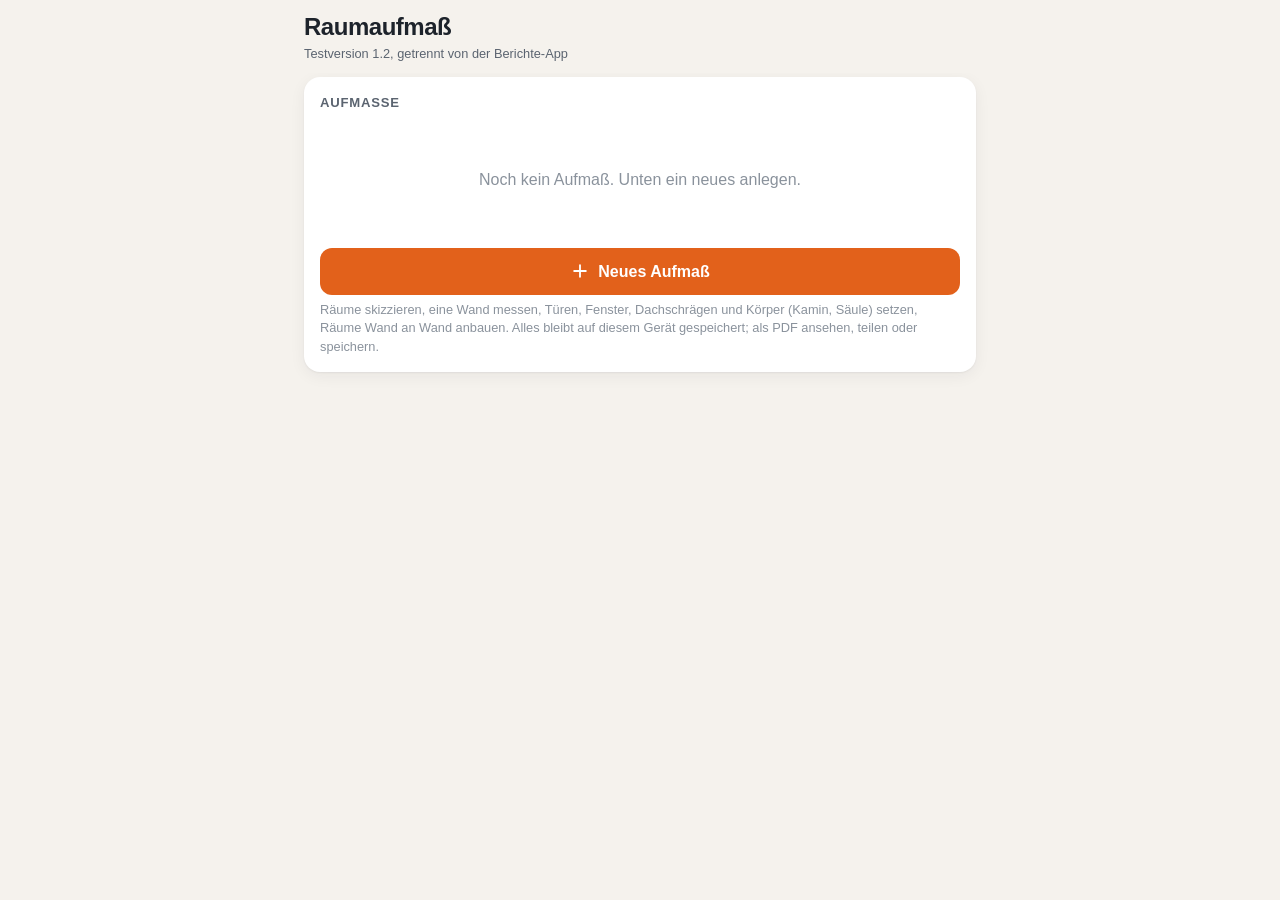
==== raumaufmass/index.html @ 0cdfe963 "1.46.3: Raumaufmaß-App 1.2: PDF-Vorschau, Räume umbenennen, Boden netto - „PDF ansehen“ zeigt das PD" ====
<!doctype html>
<html lang="de">
<head>
  <meta charset="utf-8">
  <meta name="viewport" content="width=device-width, initial-scale=1, maximum-scale=1, user-scalable=no, viewport-fit=cover">
  <title>Raumaufmaß</title>
  <meta name="description" content="Räume skizzieren, messen und als Grundriss mit Flächen ausgeben (Testversion).">
  <meta name="theme-color" content="#f5f2ed" media="(prefers-color-scheme: light)">
  <meta name="theme-color" content="#14171b" media="(prefers-color-scheme: dark)">
  <meta name="apple-mobile-web-app-capable" content="yes">
  <meta name="mobile-web-app-capable" content="yes">
  <meta name="apple-mobile-web-app-title" content="Raumaufmaß">
  <link rel="manifest" href="manifest.webmanifest">
  <link rel="icon" href="icon.svg" type="image/svg+xml">
  <link rel="apple-touch-icon" href="apple-touch-icon.png">
  <link rel="stylesheet" href="app.css">
  <style>
    .ra-app .view { padding-bottom: calc(var(--safe-b) + 40px); }
    .ra-app .toast { bottom: calc(var(--safe-b) + 24px); }
    .ra-app .knoepfe { display: grid; gap: 8px; margin-top: 12px; }
    .ra-app .leer { color: var(--ink-3); text-align: center; padding: 28px 8px; }
    .ra-app .proj { display: flex; gap: 10px; align-items: center; width: 100%; text-align: left; padding: 12px 14px; border: 1px solid var(--line); border-radius: 14px; background: var(--surface-2); color: var(--ink); font: inherit; cursor: pointer; }
    .ra-app .proj span { display: grid; flex: 1; min-width: 0; }
    .ra-app .proj small { color: var(--ink-2); }
    .pdf-view #pdfv-close { background: var(--surface-2); color: var(--ink); border: 1px solid var(--line); }
    .ra-app .ra-name { border: 0; background: none; padding: 0; font: inherit; color: inherit; text-align: left; cursor: pointer; }
    .ra-app .ra-name b svg { width: 14px; height: 14px; vertical-align: -2px; color: var(--ink-3); }
    .ra-app .fa-karte-bild img { object-fit: contain; background: #fff; }
  </style>
  <script>
    ['gesturestart', 'gesturechange', 'gestureend'].forEach(function (n) { document.addEventListener(n, function (e) { e.preventDefault(); }, { passive: false }); });
  </script>
</head>
<body>
  <div id="app" class="app ra-app">
    <header class="appbar" id="appbar"></header>
    <main id="view" class="view" tabindex="-1"></main>
  </div>
  <div id="toast" class="toast" role="status" aria-live="polite"></div>
  <script type="module" src="ra-app.js"></script>
</body>
</html>
---- raumaufmass/app.css ----
:root {
  --bg: #f5f2ed;
  --surface: #ffffff;
  --surface-2: #faf8f5;
  --ink: #1d232b;
  --ink-2: #5b6470;
  --ink-3: #8a929c;
  --line: #e6e1d9;
  --accent: #e2611b;
  --accent-ink: #ffffff;
  --accent-soft: #fdeee4;
  --ok: #2f8a57;
  --ok-soft: #e4f3ea;
  --warn: #b7791f;
  --warn-soft: #fbf1dc;
  --danger: #c2372d;
  --danger-soft: #fbe7e5;
  --shadow: 0 1px 2px rgba(29, 35, 43, .06), 0 4px 16px rgba(29, 35, 43, .06);
  --radius: 16px;
  --tabbar-h: 64px;
  --safe-b: env(safe-area-inset-bottom, 0px);
  --safe-t: env(safe-area-inset-top, 0px);
  color-scheme: light dark;
}

@media (prefers-color-scheme: dark) {
  :root:not([data-theme="hell"]) {
    --bg: #14171b;
    --surface: #1d2127;
    --surface-2: #232830;
    --ink: #eef0f2;
    --ink-2: #aab1ba;
    --ink-3: #7c848e;
    --line: #2e343c;
    --accent: #f07a35;
    --accent-ink: #1a0d05;
    --accent-soft: #3a2518;
    --ok: #5cc48a;
    --ok-soft: #1b3326;
    --warn: #e0a84a;
    --warn-soft: #3a2f1a;
    --danger: #ef6b61;
    --danger-soft: #3d1f1d;
    --shadow: 0 1px 2px rgba(0, 0, 0, .3), 0 4px 16px rgba(0, 0, 0, .25);
  }
}
/* Ansicht in den Einstellungen fest gewählt */
:root[data-theme="dunkel"] {
  --bg: #14171b;
  --surface: #1d2127;
  --surface-2: #232830;
  --ink: #eef0f2;
  --ink-2: #aab1ba;
  --ink-3: #7c848e;
  --line: #2e343c;
  --accent: #f07a35;
  --accent-ink: #1a0d05;
  --accent-soft: #3a2518;
  --ok: #5cc48a;
  --ok-soft: #1b3326;
  --warn: #e0a84a;
  --warn-soft: #3a2f1a;
  --danger: #ef6b61;
  --danger-soft: #3d1f1d;
  --shadow: 0 1px 2px rgba(0, 0, 0, .3), 0 4px 16px rgba(0, 0, 0, .25);
  color-scheme: dark;
}
:root[data-theme="hell"] { color-scheme: light; }

* { box-sizing: border-box; }
html, body { margin: 0; height: 100%; overflow-x: clip; }
/* Die App selbst lässt sich nicht zoomen und nicht seitlich schieben, nur hoch und runter
   (Fotos, Pläne, PDFs und breite Tabellen haben eigene Bereiche, siehe dort) */
html { touch-action: pan-y; }
body {
  background: var(--bg);
  color: var(--ink);
  font: 16px/1.45 -apple-system, BlinkMacSystemFont, "Segoe UI", Roboto, "Helvetica Neue", Arial, sans-serif;
  -webkit-font-smoothing: antialiased;
  -webkit-tap-highlight-color: transparent;
  overscroll-behavior: none;
}
button, input, textarea, select { font: inherit; color: inherit; }
a { color: inherit; }

.app { max-width: 720px; margin: 0 auto; min-height: 100%; overflow-x: clip; }

/* Kopfzeile */
.appbar {
  position: sticky; top: 0; z-index: 10;
  display: flex; align-items: center; gap: 8px;
  padding: calc(var(--safe-t) + 10px) 16px 10px;
  background: color-mix(in srgb, var(--bg) 96%, transparent);
  backdrop-filter: saturate(1.4) blur(12px);
  -webkit-backdrop-filter: saturate(1.4) blur(12px);
}
.appbar h1 { flex: 1; margin: 0; font-size: 1.5rem; font-weight: 750; letter-spacing: -.02em; }
.appbar h1.small { font-size: 1.1rem; font-weight: 650; }
.appbar .sub { display: block; font-size: .8rem; font-weight: 500; color: var(--ink-2); letter-spacing: 0; }

.icon-btn {
  display: inline-grid; place-items: center;
  width: 42px; height: 42px; border-radius: 12px;
  border: 0; background: transparent; cursor: pointer; position: relative;
  color: var(--ink);
}
.icon-btn:active { background: var(--line); }
.icon-btn svg { width: 24px; height: 24px; }
.icon-btn .badge {
  position: absolute; top: 4px; right: 3px;
  min-width: 18px; height: 18px; padding: 0 5px; border-radius: 9px;
  background: var(--accent); color: var(--accent-ink);
  font-size: .7rem; font-weight: 700; line-height: 18px; text-align: center;
}
.spin svg { animation: spin 1s linear infinite; }
@keyframes spin { to { transform: rotate(360deg); } }

.view { padding: 4px 16px calc(var(--tabbar-h) + var(--safe-b) + 28px); outline: none; }

/* Untere Leiste */
.tabbar {
  position: fixed; left: 0; right: 0; bottom: 0; z-index: 20;
  display: flex; justify-content: space-around; align-items: center;
  height: calc(var(--tabbar-h) + var(--safe-b)); padding-bottom: var(--safe-b);
  background: color-mix(in srgb, var(--surface) 92%, transparent);
  backdrop-filter: blur(14px); -webkit-backdrop-filter: blur(14px);
  border-top: 1px solid var(--line);
}
.tabbar a {
  flex: 1; display: flex; flex-direction: column; align-items: center; gap: 2px;
  text-decoration: none; color: var(--ink-3); font-size: .72rem; font-weight: 600;
}
.tabbar a svg { width: 24px; height: 24px; }
.tabbar a.active { color: var(--accent); }
.tabbar .tab-new {
  flex: 0 0 auto; width: 58px; height: 58px; margin-top: -26px; border-radius: 20px;
  background: var(--accent); color: var(--accent-ink);
  display: grid; place-items: center;
  box-shadow: 0 6px 18px color-mix(in srgb, var(--accent) 45%, transparent);
}
.tabbar .tab-new svg { width: 28px; height: 28px; }
.tabbar .tab-new:active { transform: scale(.96); }
body.editing .tabbar { display: none; }
body.editing .fab { display: none; }
body.editing .view { padding-bottom: calc(110px + var(--safe-b)); }

/* Übersicht */
.stats {
  display: grid; grid-template-columns: repeat(3, 1fr); gap: 8px; margin: 6px 0 14px;
}
.stat {
  background: var(--surface); border-radius: 14px; padding: 12px; box-shadow: var(--shadow);
}
.stat b { display: block; font-size: 1.35rem; font-weight: 750; letter-spacing: -.02em; }
.stat span { font-size: .75rem; color: var(--ink-2); font-weight: 550; }
.stat.attention b { color: var(--accent); }

.search {
  display: flex; align-items: center; gap: 8px;
  background: var(--surface); border-radius: 12px; padding: 0 12px; margin-bottom: 8px;
  border: 1px solid var(--line);
}
.search svg { width: 18px; height: 18px; color: var(--ink-3); flex: none; }
.search input { flex: 1; border: 0; background: transparent; padding: 11px 0; outline: none; min-width: 0; }

.month { margin: 20px 4px 8px; font-size: .8rem; font-weight: 700; color: var(--ink-2); text-transform: uppercase; letter-spacing: .06em; display: flex; justify-content: space-between; }

.card-list { display: grid; grid-template-columns: minmax(0, 1fr); gap: 8px; }
.rcard {
  display: flex; gap: 14px; align-items: center;
  background: var(--surface); border-radius: var(--radius); padding: 12px 14px;
  box-shadow: var(--shadow); text-decoration: none; color: inherit;
}
.rcard:active { transform: scale(.99); }
.rcard .date {
  flex: none; width: 52px; text-align: center; padding: 6px 0; border-radius: 12px;
  background: var(--accent-soft); color: var(--accent);
}
.rcard .date b { display: block; font-size: 1.35rem; line-height: 1.1; font-weight: 780; }
.rcard .date span { font-size: .7rem; font-weight: 700; text-transform: uppercase; }
.rcard .body { flex: 1; min-width: 0; }
.rcard .title { font-weight: 650; white-space: nowrap; overflow: hidden; text-overflow: ellipsis; }
.rcard .title.muted { color: var(--ink-3); font-style: italic; font-weight: 500; }
.rcard .preview { font-size: .87rem; color: var(--ink-2); white-space: nowrap; overflow: hidden; text-overflow: ellipsis; }
.rcard .meta { display: flex; flex-wrap: wrap; gap: 4px 10px; align-items: center; margin-top: 3px; font-size: .78rem; color: var(--ink-3); font-weight: 600; }
.rcard .meta svg { width: 14px; height: 14px; vertical-align: -2px; }
.rcard .hours { flex: none; text-align: right; font-weight: 700; font-variant-numeric: tabular-nums; }

.pill {
  display: inline-flex; align-items: center; gap: 5px;
  font-size: .72rem; font-weight: 700; padding: 3px 8px; border-radius: 999px;
}
.pill::before { content: ""; width: 6px; height: 6px; border-radius: 50%; background: currentColor; }
.pill.ok { color: var(--ok); background: var(--ok-soft); }
.pill.pending { color: var(--warn); background: var(--warn-soft); }
.pill.error { color: var(--danger); background: var(--danger-soft); }
.pill.local { color: var(--ink-2); background: var(--surface-2); }

.empty { text-align: center; padding: 48px 24px; color: var(--ink-2); }
.empty svg { width: 120px; height: 120px; margin-bottom: 12px; }
.empty h2 { color: var(--ink); margin: 0 0 6px; font-size: 1.2rem; }
.empty p { margin: 0 0 20px; }

/* Formular */
.section {
  background: var(--surface); border-radius: var(--radius); padding: 16px;
  box-shadow: var(--shadow); margin-bottom: 12px;
}
.section > h2 {
  display: flex; align-items: center; gap: 8px;
  margin: 0 0 12px; font-size: .82rem; font-weight: 750; color: var(--ink-2);
  text-transform: uppercase; letter-spacing: .06em;
}
.section > h2 .h-right { margin-left: auto; text-transform: none; letter-spacing: 0; }
.field { display: block; margin-bottom: 12px; }
.field:last-child { margin-bottom: 0; }
.field > span { display: block; font-size: .82rem; font-weight: 650; color: var(--ink-2); margin-bottom: 5px; }
.field input, .field textarea, .field select {
  width: 100%; border: 1px solid var(--line); background: var(--surface-2);
  border-radius: 12px; padding: 11px 12px; outline: none;
  transition: border-color .15s, box-shadow .15s;
  -webkit-appearance: none; appearance: none;
}
.field input:focus, .field textarea:focus {
  border-color: var(--accent);
  box-shadow: 0 0 0 3px color-mix(in srgb, var(--accent) 22%, transparent);
  background: var(--surface);
}
.field textarea { min-height: 96px; resize: none; line-height: 1.5; }
.field input[type="date"], .field input[type="time"] { min-height: 46px; }
input[type="date"], input[type="time"], input[type="month"] { display: block; min-width: 0; max-width: 100%; }
/* iPhone: Datumsfelder sonst breiter als der Bildschirm und mittig */
input::-webkit-date-and-time-value { text-align: left; }
.row { display: grid; gap: 10px; grid-template-columns: minmax(0, 1fr) minmax(0, 1fr); }
.row.three { grid-template-columns: minmax(0, 1fr) minmax(0, 1fr) minmax(0, .7fr); }
.row .field > span { white-space: nowrap; overflow: hidden; text-overflow: ellipsis; }
.field input { min-width: 0; }
.hint { font-size: .8rem; color: var(--ink-3); margin: 6px 0 0; }

.hours-total {
  display: flex; justify-content: space-between; align-items: center;
  margin-top: 12px; padding: 10px 12px; border-radius: 12px;
  background: var(--accent-soft); color: var(--accent); font-weight: 650;
}
.hours-total b { font-size: 1.15rem; font-variant-numeric: tabular-nums; }

.chips { display: flex; flex-wrap: wrap; gap: 8px; }
.chip {
  border: 1px solid var(--line); background: var(--surface-2);
  padding: 8px 12px; border-radius: 999px; cursor: pointer; font-size: .9rem; font-weight: 600;
}
.chip[aria-pressed="true"] { background: var(--accent); border-color: var(--accent); color: var(--accent-ink); }

.attach-actions { display: grid; grid-template-columns: 1fr 1fr; gap: 10px; }
.btn {
  display: inline-flex; align-items: center; justify-content: center; gap: 8px;
  border: 0; border-radius: 12px; padding: 12px 16px; cursor: pointer;
  font-weight: 700; text-decoration: none; min-height: 46px;
}
.btn svg { width: 20px; height: 20px; flex: none; }
.btn:active { transform: scale(.98); }
.btn.primary { background: var(--accent); color: var(--accent-ink); }
.btn.soft { background: var(--accent-soft); color: var(--accent); }
.btn.ghost { background: var(--surface-2); color: var(--ink); border: 1px solid var(--line); }
.btn.danger { background: var(--danger-soft); color: var(--danger); }
.btn.block { width: 100%; }
.btn[disabled] { opacity: .5; pointer-events: none; }
.file-input { position: absolute; width: 1px; height: 1px; opacity: 0; pointer-events: none; }

.thumbs { display: grid; grid-template-columns: repeat(auto-fill, minmax(104px, 1fr)); gap: 10px 8px; margin-top: 12px; align-items: start; }
.thumbs:empty { display: none; }
.thumb {
  position: relative; aspect-ratio: 1; border-radius: 12px; overflow: hidden;
  background: var(--surface-2); border: 1px solid var(--line);
}
.thumb button.open { all: unset; display: block; width: 100%; height: 100%; cursor: pointer; }
.thumb img { width: 100%; height: 100%; object-fit: cover; display: block; }
.thumb .doc { height: 100%; display: flex; flex-direction: column; align-items: center; justify-content: center; gap: 4px; padding: 8px; text-align: center; }
.thumb .doc svg { width: 30px; height: 30px; color: var(--accent); }
.thumb .doc span { font-size: .7rem; font-weight: 600; color: var(--ink-2); word-break: break-all; line-height: 1.2; max-height: 2.4em; overflow: hidden; }
.thumb .doc.defekt svg, .thumb .doc.defekt span { color: var(--danger); }
.thumb .doc.defekt span { word-break: normal; max-height: none; }
.thumb .remove {
  position: absolute; top: 4px; right: 4px; width: 28px; height: 28px; border-radius: 50%;
  border: 0; background: rgba(0, 0, 0, .55); color: #fff; display: grid; place-items: center; cursor: pointer;
}
.thumb .remove svg { width: 14px; height: 14px; }
.thumb .size { position: absolute; left: 4px; bottom: 4px; font-size: .65rem; font-weight: 700; color: #fff; background: rgba(0, 0, 0, .5); padding: 1px 6px; border-radius: 6px; }

/* Speicherleiste im Bericht */
.savebar {
  position: fixed; left: 0; right: 0; bottom: 0; z-index: 20;
  padding: 10px 16px calc(10px + var(--safe-b));
  background: color-mix(in srgb, var(--surface) 94%, transparent);
  backdrop-filter: blur(14px); -webkit-backdrop-filter: blur(14px);
  border-top: 1px solid var(--line);
}
.savebar, .tabbar { transform: translateY(calc(-1 * var(--vv-unten, 0px))); }
.tastatur-offen .savebar, .tastatur-offen .tabbar { visibility: hidden; }
.savebar-inner { max-width: 688px; margin: 0 auto; display: flex; align-items: center; gap: 12px; }
.savebar .state { flex: 1; min-width: 0; font-size: .82rem; color: var(--ink-2); line-height: 1.3; }
.savebar .state b { display: block; color: var(--ink); font-size: .9rem; }
.savebar .state .err { color: var(--danger); }

/* Einstellungen */
.toggle { display: flex; align-items: center; justify-content: space-between; gap: 12px; padding: 4px 0; }
.toggle span b { display: block; font-weight: 650; }
.toggle span small { color: var(--ink-3); font-size: .8rem; }
.switch { position: relative; width: 50px; height: 30px; flex: none; }
.switch input { opacity: 0; width: 0; height: 0; }
.switch i { position: absolute; inset: 0; background: var(--line); border-radius: 999px; transition: background .2s; cursor: pointer; }
.switch i::after { content: ""; position: absolute; left: 3px; top: 3px; width: 24px; height: 24px; border-radius: 50%; background: #fff; box-shadow: 0 1px 3px rgba(0, 0, 0, .25); transition: transform .2s; }
.switch input:checked + i { background: var(--ok); }
.switch input:checked + i::after { transform: translateX(20px); }
.steps { margin: 0; padding-left: 20px; color: var(--ink-2); font-size: .9rem; }
.steps li { margin-bottom: 6px; }
.steps code { background: var(--surface-2); padding: 1px 5px; border-radius: 5px; font-size: .85em; }
.meter { height: 8px; border-radius: 4px; background: var(--surface-2); overflow: hidden; margin: 8px 0 4px; }
.meter i { display: block; height: 100%; background: var(--accent); border-radius: 4px; }
.kv { display: flex; justify-content: space-between; font-size: .9rem; padding: 4px 0; color: var(--ink-2); }
.kv b { color: var(--ink); font-weight: 650; }
.banner {
  display: flex; gap: 10px; align-items: flex-start; padding: 12px 14px; border-radius: 14px; margin-bottom: 12px;
  background: var(--warn-soft); color: var(--ink); font-size: .9rem;
}
.banner a { color: var(--accent); font-weight: 700; }
.banner svg { width: 20px; height: 20px; flex: none; color: var(--warn); margin-top: 1px; }

/* Menü, Toast, Lightbox */
.menu {
  position: absolute; right: 12px; top: calc(var(--safe-t) + 56px); z-index: 30; min-width: 220px;
  background: var(--surface); border-radius: 14px; box-shadow: 0 8px 30px rgba(0, 0, 0, .18);
  padding: 6px; border: 1px solid var(--line);
}
.menu button { display: flex; width: 100%; align-items: center; gap: 10px; border: 0; background: none; padding: 11px 12px; border-radius: 10px; cursor: pointer; text-align: left; font-weight: 600; }
.menu button:active { background: var(--surface-2); }
.menu button svg { width: 20px; height: 20px; }
.menu button.danger { color: var(--danger); }

.toast {
  position: fixed; left: 50%; bottom: calc(var(--tabbar-h) + var(--safe-b) + 84px); z-index: 50;
  transform: translate(-50%, 20px); opacity: 0; pointer-events: none;
  background: var(--ink); color: var(--bg); padding: 11px 16px; border-radius: 12px;
  font-weight: 600; font-size: .9rem; max-width: calc(100% - 32px); box-shadow: 0 8px 24px rgba(0, 0, 0, .2);
  transition: opacity .2s, transform .2s;
}
.toast.show { opacity: 1; transform: translate(-50%, 0); }
body.editing .toast { bottom: calc(96px + var(--safe-b)); }

.lightbox {
  position: fixed; inset: 0; z-index: 60; background: rgba(0, 0, 0, .92);
  display: flex; align-items: center; justify-content: center; padding: 16px;
}
.lightbox[hidden] { display: none; }
.lightbox img { max-width: 100%; max-height: 100%; object-fit: contain; border-radius: 6px; }
.lightbox button { position: absolute; top: calc(var(--safe-t) + 12px); right: 12px; color: #fff; background: rgba(255, 255, 255, .15); }

@media (min-width: 560px) {
  .view { padding-left: 24px; padding-right: 24px; }
  .appbar { padding-left: 24px; padding-right: 24px; }
}

/* Neuer-Bericht-Knopf */
.fab {
  position: fixed; z-index: 15; right: max(16px, calc(50% - 344px));
  bottom: calc(var(--tabbar-h) + var(--safe-b) + 16px);
  display: inline-flex; align-items: center; gap: 8px; padding: 0 20px 0 16px; height: 56px; border-radius: 18px;
  background: var(--accent); color: var(--accent-ink); text-decoration: none; font-weight: 750;
  box-shadow: 0 6px 18px color-mix(in srgb, var(--accent) 45%, transparent);
}
.fab svg { width: 24px; height: 24px; }
.fab:active { transform: scale(.97); }
.view { padding-bottom: calc(var(--tabbar-h) + var(--safe-b) + 96px); }

/* Baustelle im Bericht */
.site-pick {
  width: 100%; display: flex; align-items: center; gap: 12px; text-align: left; cursor: pointer;
  border: 1px solid var(--line); background: var(--surface-2); border-radius: 12px; padding: 11px 12px; min-height: 56px;
}
.site-pick > svg, .pick > svg, .scard .sicon svg { width: 22px; height: 22px; color: var(--accent); flex: none; }
.site-pick span, .pick span { flex: 1; min-width: 0; }
.site-pick b, .pick b { display: block; font-weight: 650; white-space: nowrap; overflow: hidden; text-overflow: ellipsis; }
.site-pick b.muted { color: var(--ink-2); }
.site-pick small, .pick small { display: block; color: var(--ink-3); font-size: .82rem; white-space: nowrap; overflow: hidden; text-overflow: ellipsis; }
.site-pick em { font-style: normal; font-size: .82rem; font-weight: 700; color: var(--accent); }

/* Baustellen-Liste */
.scard {
  display: flex; gap: 14px; align-items: center; background: var(--surface); border-radius: var(--radius);
  padding: 12px 14px; box-shadow: var(--shadow); text-decoration: none; color: inherit;
}
.scard.archived { opacity: .6; }
.scard .sicon { width: 44px; height: 44px; border-radius: 12px; background: var(--accent-soft); display: grid; place-items: center; flex: none; }
.scard .body { flex: 1; min-width: 0; }
.scard .title { font-weight: 650; white-space: nowrap; overflow: hidden; text-overflow: ellipsis; }
.scard .preview { font-size: .87rem; color: var(--ink-2); white-space: nowrap; overflow: hidden; text-overflow: ellipsis; }
.scard .meta { font-size: .78rem; color: var(--ink-3); font-weight: 600; margin-top: 2px; }
.scard > svg { width: 18px; height: 18px; color: var(--ink-3); flex: none; }

/* Auswahl-Blatt */
.sheet-backdrop {
  position: fixed; inset: 0; z-index: 40; background: rgba(0, 0, 0, 0); transition: background .2s;
  display: flex; align-items: flex-end; justify-content: center;
}
.sheet-backdrop.open { background: rgba(0, 0, 0, .45); }
.sheet {
  width: 100%; max-width: 720px; max-height: 88vh; overflow-y: auto; -webkit-overflow-scrolling: touch;
  background: var(--bg); border-radius: 22px 22px 0 0; padding: 8px 16px calc(20px + var(--safe-b));
  transform: translateY(100%); transition: transform .22s ease-out;
}
.sheet-backdrop.open .sheet { transform: none; }
.sheet-grip { width: 40px; height: 5px; border-radius: 3px; background: var(--line); margin: 4px auto 10px; }
.sheet h2 { margin: 0 0 12px; font-size: 1.2rem; }
.sheet .section { box-shadow: none; border: 1px solid var(--line); }
.pick-list { display: grid; gap: 8px; }
.pick {
  display: flex; align-items: center; gap: 12px; width: 100%; text-align: left; cursor: pointer;
  background: var(--surface); border: 1px solid var(--line); border-radius: 14px; padding: 12px 14px; min-height: 58px;
}
.pick.current { border-color: var(--accent); box-shadow: 0 0 0 2px color-mix(in srgb, var(--accent) 25%, transparent); }
.pick[hidden] { display: none; }

/* Speichern / Abbrechen */
.savebar-inner .btn { flex: 1; }
.savebar-inner .btn.primary { flex: 1.6; }
#delete-btn { margin-top: 4px; }
.sync-line { display: flex; align-items: center; gap: 8px; flex-wrap: wrap; margin: 2px 2px 10px; font-size: .82rem; color: var(--ink-2); }
.sync-line:empty { display: none; }
.sheet-or { display: flex; align-items: center; gap: 12px; margin: 16px 4px 12px; color: var(--ink-3); font-size: .8rem; font-weight: 700; text-transform: uppercase; letter-spacing: .06em; }
.sheet-or::before, .sheet-or::after { content: ""; flex: 1; height: 1px; background: var(--line); }
#sheet-form { margin-top: 0; }
.sheet .search { margin-bottom: 10px; }
[hidden] { display: none !important; }
.sheet .section > h2 { font-size: .82rem; margin: 0 0 12px; }

/* Personal */
.crew-list { display: grid; gap: 10px; margin-bottom: 12px; }
.crew { border: 1px solid var(--line); border-radius: 14px; padding: 10px 12px 12px; background: var(--surface-2); }
.crew-head { display: flex; align-items: center; gap: 10px; margin-bottom: 8px; }
.crew-head > span { flex: 1; min-width: 0; }
.crew-head b { display: block; font-weight: 650; white-space: nowrap; overflow: hidden; text-overflow: ellipsis; }
.crew-head small { display: block; color: var(--ink-3); font-size: .8rem; }
.crew-head .crew-hours { display: inline; flex: none; color: var(--accent); font-variant-numeric: tabular-nums; }
.crew-head .icon-btn { width: 34px; height: 34px; margin-right: -6px; }
.crew-head .icon-btn svg { width: 16px; height: 16px; }
.crew .field { margin-bottom: 0; }
.avatar {
  width: 36px; height: 36px; border-radius: 50%; flex: none; display: grid; place-items: center;
  background: var(--accent-soft); color: var(--accent); font-weight: 750; font-size: .8rem;
}
.scard .sicon.avatar { border-radius: 50%; font-size: .95rem; }
.scard.person { width: 100%; border: 0; text-align: left; cursor: pointer; font: inherit; }
.link-btn { all: unset; cursor: pointer; color: var(--accent); font-weight: 650; font-size: .88rem; padding: 2px 2px 6px; }
.pick.check .box {
  width: 22px; height: 22px; border-radius: 7px; border: 2px solid var(--line); flex: none; display: grid; place-items: center;
}
.pick.check[aria-pressed="true"] { border-color: var(--accent); }
.pick.check[aria-pressed="true"] .box { background: var(--accent); border-color: var(--accent); }
.pick.check[aria-pressed="true"] .box::after { content: ""; width: 10px; height: 6px; border: solid var(--accent-ink); border-width: 0 0 2.5px 2.5px; transform: translateY(-1px) rotate(-45deg); }
.crew-sum { border-radius: 12px; background: var(--accent-soft); padding: 8px 12px; margin-bottom: 12px; }
.crew-sum:empty { display: none; }
.crew-sum .kv { color: var(--ink); }
.crew-sum .kv small { color: var(--ink-3); }
.crew-sum .kv.total { border-top: 1px solid color-mix(in srgb, var(--accent) 30%, transparent); margin-top: 4px; padding-top: 8px; color: var(--accent); font-weight: 700; }
.crew-sum .kv.total b { color: var(--accent); font-size: 1.05rem; }
.kat-chips .chip { padding: 7px 12px; }

/* Tagesbericht / Rapport */
.seg { display: grid; grid-template-columns: 1fr 1fr; gap: 4px; padding: 4px; border-radius: 12px; background: var(--surface-2); border: 1px solid var(--line); margin-bottom: 14px; }
.seg button { border: 0; background: transparent; border-radius: 9px; padding: 9px 8px; font-weight: 650; color: var(--ink-2); cursor: pointer; }
.seg button[aria-checked="true"] { background: var(--accent); color: var(--accent-ink); box-shadow: var(--shadow); }
.pill.art { color: var(--accent); background: var(--accent-soft); }
.pill.art::before { display: none; }
.art-choice { display: grid; gap: 10px; margin-bottom: 8px; }
.art-choice .pick { min-height: 72px; }
.art-choice .pick > svg { width: 26px; height: 26px; color: var(--accent); }
.art-choice .pick b { font-size: 1.05rem; }

/* Rapport: Maschinen und Unterschrift */
.masch { display: grid; grid-template-columns: minmax(0, 1fr) 84px 40px; gap: 8px; align-items: end; margin-bottom: 10px; }
.masch .field { margin: 0; }
.masch .icon-btn { margin-bottom: 4px; }
#masch-quick { margin-top: 4px; }
.sign-pad { position: relative; height: 180px; border: 1.5px dashed var(--line); border-radius: 12px; background: #fff; margin: 8px 0 14px; overflow: hidden; }
.sign-pad canvas { width: 100%; height: 100%; display: block; touch-action: none; }
.sign-line { position: absolute; left: 16px; right: 16px; bottom: 34px; border-top: 1px solid #ccc; font-size: 12px; color: #999; padding-top: 4px; pointer-events: none; }
.sign-actions { grid-template-columns: 1fr 1fr 1.3fr; }
.sign-done { background: #fff; border: 1px solid var(--line); border-radius: 12px; padding: 8px; margin-bottom: 12px; text-align: center; }
.sign-done img { max-width: 100%; max-height: 140px; display: block; margin: 0 auto; }
.sign-done small { color: #555; }
#masch-quick .chip { display: inline-flex; align-items: center; gap: 4px; }
#masch-quick .chip svg { width: 16px; height: 16px; flex: none; }
#abr-seg { margin-bottom: 0; }
#pdf-btn { margin-bottom: 12px; }

/* Stundennachweis */
.site-pick.who { margin: 6px 0 4px; }
.site-pick.who .avatar { flex: none; }
.month-nav { display: flex; align-items: center; justify-content: space-between; margin: 10px 0 12px; }
.month-nav b { font-size: 1.05rem; }
.month-nav .flip { display: inline-flex; transform: scaleX(-1); }
.rcard.stunde { width: 100%; text-align: left; font: inherit; color: inherit; border: 1px solid var(--line); cursor: pointer; }
.rcard.stunde.frei .date { opacity: .7; }
.sheet-actions { margin-top: 6px; }
.sheet-actions .btn { width: 100%; }
button.fab { border: 0; font: inherit; font-weight: 750; cursor: pointer; }
.stat b small { font-size: .7em; color: var(--ink-2); font-weight: 650; }
.missing { outline: 2px solid #d64545; outline-offset: 3px; border-radius: 12px; transition: outline-color .3s; }

/* Zusammenfassung */
.seg.three { grid-template-columns: 1fr 1fr 1fr; margin-bottom: 0; }
.seg.three button { padding: 9px 4px; font-size: .9rem; }
select { width: 100%; font: inherit; color: var(--ink); background: var(--surface-2); border: 1px solid var(--line); border-radius: 12px; padding: 12px; min-height: 48px; -webkit-appearance: none; appearance: none; }
.pill.von { color: var(--ink-2); background: var(--surface-2); }
.pill.von::before { display: none; }

/* PDF-Vorschau */
body.no-scroll { overflow: hidden; }
.pdf-view { position: fixed; inset: 0; z-index: 60; display: flex; flex-direction: column; background: #3a3d42; }
.pdf-view header { display: flex; align-items: center; gap: 10px; padding: calc(var(--safe-t) + 8px) 12px 8px; background: var(--bg); border-bottom: 1px solid var(--line); }
.pdf-view header div { flex: 1; min-width: 0; }
.pdf-view header b { display: block; white-space: nowrap; overflow: hidden; text-overflow: ellipsis; }
.pdf-view header small { color: var(--ink-3); font-size: .8rem; }
.pdf-pages { flex: 1; overflow-y: auto; -webkit-overflow-scrolling: touch; padding: 8px; display: flex; flex-direction: column; align-items: center; gap: 8px; }
.pdf-pages canvas { background: #fff; box-shadow: 0 2px 10px rgba(0, 0, 0, .35); max-width: 100%; height: auto; flex: none; }
.pdf-pages.gezoomt { overflow: auto; align-items: flex-start; touch-action: pan-x pan-y; }
.pdf-pages.gezoomt canvas { max-width: none; }
.pdfv-zoom { display: flex; gap: 6px; flex: none; }
.pdfv-zoom button { width: 40px; height: 40px; border-radius: 50%; border: 1px solid var(--line); background: var(--surface, transparent); color: var(--ink); font-size: 1.3rem; font-weight: 700; line-height: 1; cursor: pointer; }
.pdf-pages .hint { color: #e5e7eb; }
.pdf-view footer { padding: 10px 16px calc(10px + var(--safe-b)); background: var(--bg); border-top: 1px solid var(--line); }
.lang-pick .flag { font-size: 1.6rem; line-height: 1; }

/* gesperrte Sync-Einstellungen */
.sync-fields { border: 0; margin: 0; padding: 0; min-width: 0; }
.sync-fields:disabled input { opacity: .6; background: var(--surface-2); }
#sync-unlock svg { width: 18px; height: 18px; vertical-align: -3px; margin-right: 4px; }

/* Löschen: klein, links */
.btn.del { display: flex; width: max-content; margin-right: auto; padding: 7px 12px; min-height: 36px; font-size: .85rem; font-weight: 650; gap: 6px; }
.btn.del svg { width: 16px; height: 16px; }

/* Baustelle als Freitext, Art der Arbeit */
.frei-site { display: flex; gap: 8px; align-items: flex-end; }
.frei-site .field { flex: 1; min-width: 0; margin-bottom: 14px; }
.frei-site .btn { margin-bottom: 14px; }
.gewerke { margin-bottom: 12px; }
.gewerke .chips { margin-bottom: 8px; }
.gewerke .gw-frei {
  width: 100%; font: inherit; color: var(--ink); background: var(--surface-2);
  border: 1px solid var(--line); border-radius: 12px; padding: 11px 12px; outline: none;
}
.gewerke .gw-frei:focus { border-color: var(--accent); }

.geraete-h { font-size: .8rem; text-transform: uppercase; letter-spacing: .04em; color: var(--ink-3); margin: 14px 0 6px; }
.geraet { padding: 10px 12px; border: 1px solid var(--line); border-radius: 12px; margin-bottom: 8px; background: var(--surface); }
.geraet b { display: block; font-weight: 650; }
.geraet small { display: block; color: var(--ink-3); font-size: .82rem; }
.geraet.fehlt { opacity: .75; }
.geraet-admin { margin: 8px 0 0; padding-top: 8px; border-top: 1px solid var(--line); }

.thumb .markieren {
  position: absolute; top: 4px; left: 4px; width: 32px; height: 32px; border-radius: 50%;
  border: 0; background: var(--accent); color: #fff; display: grid; place-items: center; cursor: pointer;
}
.thumb .markieren svg { width: 17px; height: 17px; }
.thumb-item .bildtext {
  all: unset; display: block; box-sizing: border-box; width: 100%; margin-top: 4px; padding: 2px 2px; cursor: pointer;
  font-size: .74rem; line-height: 1.25; color: var(--accent); font-weight: 600;
  overflow: hidden; display: -webkit-box; -webkit-line-clamp: 2; -webkit-box-orient: vertical;
}
.thumb-item .bildtext.voll { color: var(--ink-2); font-weight: 500; }
/* Foto markieren */
html.mk-offen, html.mk-offen body { overflow: hidden; }
.mk-view { position: fixed; inset: 0; z-index: 70; display: flex; flex-direction: column; background: #16191d; color: #fff; touch-action: none; }
.mk-top { display: flex; align-items: center; justify-content: space-between; gap: 8px; padding: calc(var(--safe-t, 0px) + 8px) 12px 8px; }
.mk-top b { font-size: 1rem; }
.mk-top .btn { min-height: 40px; padding: 0 16px; }
.mk-top .btn.ghost { background: rgba(255,255,255,.1); color: #fff; border-color: transparent; }
.mk-flaeche { flex: 1; min-height: 0; display: grid; place-items: center; padding: 4px; }
.mk-markup .mk-flaeche { display: block; padding: 0; }
.mk-flaeche canvas { touch-action: none; border-radius: 4px; background: #000; }
.mk-markup .mk-flaeche canvas { display: block; width: 100%; height: 100%; border-radius: 0; background: none; }
.mk-text { display: flex; gap: 8px; padding: 8px 12px; background: #23272c; }
.mk-text[hidden] { display: none; }
.mk-text input { flex: 1; min-width: 0; font-size: 16px; padding: 10px 12px; border-radius: 10px; border: 0; }
.mk-leiste { padding: 8px 10px calc(var(--safe-b, 0px) + 10px); background: #1f2327; display: grid; gap: 10px; }
.mk-werkzeuge { display: grid; grid-template-columns: repeat(5, 1fr); gap: 6px; }
.mk-markup .mk-werkzeuge { grid-template-columns: repeat(var(--n, 6), minmax(0, 1fr)); gap: 2px; }
.mk-wz { all: unset; display: grid; justify-items: center; gap: 2px; padding: 6px 0; border-radius: 10px; color: #cfd4da; cursor: pointer; font-size: .7rem; }
.mk-wz svg { width: 24px; height: 24px; }
.mk-wz[aria-pressed="true"] { background: rgba(255,255,255,.14); color: #fff; }
.mk-farben { display: flex; align-items: center; gap: 8px; }
.mk-farbe { all: unset; width: 30px; height: 30px; border-radius: 50%; background: var(--f); box-shadow: inset 0 0 0 2px rgba(255,255,255,.35); cursor: pointer; flex: none; }
.mk-farbe[aria-pressed="true"] { box-shadow: 0 0 0 3px #16191d, 0 0 0 5px #fff; }
.mk-dicke, .mk-rueck { all: unset; display: flex; align-items: center; gap: 4px; padding: 6px 10px; border-radius: 10px; color: #cfd4da; font-size: .78rem; cursor: pointer; background: rgba(255,255,255,.08); }
.mk-dicke { margin-left: auto; }
.mk-dicke[aria-pressed="true"] { background: #fff; color: #16191d; font-weight: 700; }
.mk-rueck svg { width: 18px; height: 18px; }
.mk-rueck:disabled { opacity: .35; }
@media (max-width: 420px) {
  .mk-farben { gap: 6px; }
  .mk-farbe { width: 27px; height: 27px; }
  .mk-rueck span { display: none; }
}

/* Einheitlicher Zurück-Knopf: weißer Pfeil im halbdurchsichtigen Kreis */
.appbar #back, #pdfv-close, .sheet-zurueck {
  width: 36px; height: 36px; border-radius: 50%; border: 0; padding: 0; flex: none; cursor: pointer;
  display: inline-grid; place-items: center; color: #fff; background: rgba(29, 35, 43, .38);
  -webkit-backdrop-filter: blur(6px); backdrop-filter: blur(6px);
}
.appbar #back svg, #pdfv-close svg, .sheet-zurueck svg { width: 20px; height: 20px; margin-left: -2px; }
.appbar #back:active, #pdfv-close:active, .sheet-zurueck:active { background: rgba(29, 35, 43, .55); }
.appbar #back { margin-right: 8px; }
#pdfv-close { background: rgba(255, 255, 255, .18); }
.sheet { position: relative; }
.sheet-zurueck { position: absolute; top: 14px; left: 14px; z-index: 1; }
.sheet > h2:first-of-type { padding-left: 46px; min-height: 36px; display: flex; align-items: center; }

/* Aufmaß */
.am-list { display: grid; gap: 12px; margin-bottom: 12px; }
.am-pos { border: 1px solid var(--line); border-radius: 14px; padding: 10px 10px 12px; background: var(--surface-2); }
.am-pos .field { margin-bottom: 8px; }
.am-row1 { display: grid; grid-template-columns: 62px 1fr 34px; gap: 8px; align-items: end; }
.am-row1 .am-del { margin-bottom: 14px; }
.am-einheit { grid-template-columns: repeat(4, 1fr); margin: 0 0 10px; }
.am-einheit button { padding: 6px 4px; }
.am-kopf, .am-zeile { display: grid; grid-template-columns: repeat(4, minmax(0, 1fr)); gap: 6px; }
.am-kopf span { font-size: .72rem; font-weight: 650; color: var(--ink-3); text-transform: uppercase; letter-spacing: .03em; padding-left: 4px; }
.am-zeile { padding: 6px 0 8px; border-bottom: 1px dashed var(--line); }
.am-zeile input { width: 100%; min-width: 0; padding: 8px 6px; border: 1px solid var(--line); border-radius: 9px; background: var(--surface); font: inherit; font-size: 16px; text-align: right; color: var(--ink); }
.am-zfuss { grid-column: 1 / -1; display: flex; align-items: center; gap: 6px; }
.am-zfuss .chip { min-height: 30px; padding: 4px 10px; font-size: .82rem; }
.am-gleich { margin-left: auto; color: var(--ink-3); }
.am-zfuss .am-wert { width: 96px; font-weight: 700; }
.am-zfuss .am-wert[readonly] { border-color: transparent; background: transparent; }
.am-eh { min-width: 26px; font-weight: 650; color: var(--ink-2); }
.am-zeile.abzug input { color: var(--danger); }
.am-zeile.abzug .am-wert { background: var(--danger-soft); }
.am-zdel, .am-del { width: 30px; height: 30px; color: var(--ink-3); }
.am-del { color: var(--danger); }
.am-zdel svg, .am-del svg { width: 16px; height: 16px; }
.am-pfuss { display: flex; align-items: center; gap: 10px; margin-top: 10px; }
.am-pfuss .btn { min-height: 36px; padding: 6px 12px; }
.am-netto { margin-left: auto; text-align: right; color: var(--ink-2); }
.am-netto b { color: var(--ink); font-size: 1.05rem; white-space: nowrap; }
.rcard .hours { white-space: nowrap; text-align: right; }

/* Foto-Aufmaß */
.fa-start { margin-top: 10px; }
.fa-karten { display: grid; gap: 8px; margin-top: 12px; }
.fa-karten:empty { display: none; }
.fa-karte { display: grid; grid-template-columns: 64px 1fr auto auto; gap: 10px; align-items: center; padding: 8px; border: 1px solid var(--line); border-radius: 14px; background: var(--surface-2); }
.fa-karte-bild { width: 64px; height: 48px; padding: 0; border: 0; border-radius: 8px; overflow: hidden; background: var(--line); display: grid; place-items: center; cursor: pointer; color: var(--ink-3); }
.fa-karte-bild img { width: 100%; height: 100%; object-fit: cover; }
.fa-karte-bild svg { width: 22px; height: 22px; }
.fa-karte-text { display: grid; min-width: 0; }
.fa-karte-text small { color: var(--ink-2); }
.fa-karte .btn { min-height: 36px; padding: 6px 10px; }
.fa-karte .btn svg { width: 18px; height: 18px; }
.fa-karte .fa-weg { color: var(--danger); width: 32px; height: 32px; }
.fa-karte .fa-weg svg { width: 18px; height: 18px; }

.fa-hinweis { display: flex; align-items: center; gap: 8px; padding: 6px 12px; font-size: .82rem; line-height: 1.3; color: #e6e9ec; background: #23272c; height: 62px; box-sizing: border-box; overflow: hidden; flex: none; }
.fa-text { flex: 1; min-width: 0; display: -webkit-box; -webkit-line-clamp: 3; -webkit-box-orient: vertical; overflow: hidden; }
.fa-knoepfe { display: flex; gap: 6px; }
.fa-knoepfe .chip { min-height: 32px; padding: 4px 12px; font-size: .82rem; background: rgba(255,255,255,.12); color: #fff; border-color: transparent; }
.fa-knoepfe .chip[aria-pressed="true"] { background: var(--accent); color: var(--accent-ink); }
.fa-flaeche { position: relative; }
.fa-fk { position: absolute; top: 8px; left: 8px; z-index: 1; border-radius: 14px; overflow: hidden; background: #111; box-shadow: 0 6px 20px rgba(0,0,0,.55); border: 2px solid #fff; }
.fa-fk[hidden] { display: none; }
.fa-fk canvas { display: block; touch-action: none; cursor: move; }
.fa-fk-leiste { display: grid; grid-template-columns: repeat(6, 1fr); background: #1f2327; }
.fa-fk-leiste button { all: unset; text-align: center; padding: 9px 0; color: #fff; font-size: .85rem; cursor: pointer; }
.fa-fk-leiste button:active { background: rgba(255,255,255,.15); }
.fa-fk-ok { background: var(--accent) !important; color: var(--accent-ink) !important; font-weight: 700; }
.fa-fk.nur-lupe { pointer-events: none; }
.fa-fk.nur-lupe .fa-fk-leiste { display: none; }
.fa-raster[aria-pressed="true"], .fa-magnet[aria-pressed="true"] { color: #fff; background: rgba(255,255,255,.18); }
.fa-magnet[aria-pressed="false"] { opacity: .55; }
.fa-view .mk-leiste { grid-template-columns: minmax(0, 1fr); }
.fa-view .mk-werkzeuge { grid-template-columns: repeat(6, 1fr); gap: 4px; }
.fa-view .mk-werkzeuge .mk-wz span { font-size: .64rem; white-space: nowrap; }
.fa-zwei { grid-template-columns: 1fr 1fr; }
.fa-regel { flex: 1; min-width: 0; font-size: .74rem; color: #aeb5bd; text-align: center; overflow: hidden; text-overflow: ellipsis; white-space: nowrap; }
.fa-panel { position: absolute; left: 0; right: 0; bottom: 0; max-height: 72%; overflow-y: auto; z-index: 2; padding: 14px 14px calc(var(--safe-b, 0px) + 14px); background: #1f2327; border-radius: 16px 16px 0 0; box-shadow: 0 -8px 24px rgba(0,0,0,.45); display: grid; gap: 10px; touch-action: pan-y; }
.fa-panel[hidden] { display: none; }
.fa-panel-kopf { display: flex; align-items: center; justify-content: space-between; gap: 8px; }
.fa-panel-knoepfe { display: flex; justify-content: flex-end; gap: 8px; }
.fa-panel .btn.ghost { background: rgba(255,255,255,.1); color: #fff; border-color: transparent; }
.fa-feld { display: grid; gap: 4px; font-size: .82rem; color: #cfd4da; }
.fa-feld input, .fa-feld select { font: inherit; font-size: 16px; padding: 10px 12px; border-radius: 10px; border: 0; background: #fff; color: #111; width: 100%; box-sizing: border-box; }
.fa-feld .seg { margin: 0; background: rgba(255,255,255,.08); border-color: transparent; }
.fa-feld .seg button { color: #cfd4da; }
.fa-zeile { display: grid; gap: 8px; }
.fa-check { display: flex; align-items: center; gap: 8px; font-size: .88rem; color: #e6e9ec; }
.fa-check input { width: 20px; height: 20px; }
.fa-vorschlaege { display: flex; flex-wrap: wrap; gap: 6px; }
.fa-vorschlaege .chip, .fa-li .chip { min-height: 30px; padding: 4px 10px; font-size: .8rem; background: rgba(255,255,255,.1); color: #fff; border-color: transparent; }
.fa-klein { margin: 0; font-size: .76rem; color: #aeb5bd; }
.fa-warn { color: #ffab91; }
.fa-li { display: grid; grid-template-columns: 14px 1fr auto auto; gap: 8px; align-items: center; padding: 8px 0; border-top: 1px solid rgba(255,255,255,.08); }
.fa-li > div { display: grid; min-width: 0; }
.fa-li small { color: #aeb5bd; }
.fa-dot { width: 12px; height: 12px; border-radius: 50%; background: var(--c); }
.fa-view .fa-raster span { display: inline; }
.fa-flaeche { overflow: hidden; }
.fa-zoomknoepfe { position: absolute; right: 8px; bottom: 8px; display: flex; flex-direction: column; gap: 6px; z-index: 3; }
.fa-zoomknoepfe button { width: 44px; height: 44px; border-radius: 50%; border: 0; background: rgba(20,22,25,.78); color: #fff; font-size: 1.4rem; line-height: 1; box-shadow: 0 1px 4px rgba(0,0,0,.4); }
.fa-zoomknoepfe button:active { background: var(--accent); color: var(--accent-ink); }
.fa-view .fa-bild { touch-action: none; will-change: transform; }
.fa-view .mk-wz.fa-unnoetig { opacity: .35; }
.am-ztext { grid-column: 1 / -1; font-size: .8rem; font-weight: 600; color: var(--ink-2); }
.am-zeile.am-info { display: block; padding: 8px 0 2px; border-bottom: 0; }
.seg.seg3 { grid-template-columns: repeat(3, 1fr); margin-bottom: 0; }

/* Pläne markieren */
.mk-markup .mk-flaeche { position: relative; overflow: hidden; }
.mk-hinweis { position: absolute; left: 10px; right: 64px; top: 8px; z-index: 3; padding: 8px 12px; border-radius: 10px; background: rgba(20,22,25,.82); color: #fff; font-size: .85rem; pointer-events: none; }
.mk-hinweis[hidden] { display: none; }
.mk-markup .mk-wz span { font-size: .62rem; white-space: nowrap; }
.mk-markup .mk-wz svg { width: 22px; height: 22px; }
.mk-fotowahl { position: absolute; inset: auto 0 0 0; z-index: 5; max-height: 60%; display: flex; flex-direction: column; background: #23272c; border-radius: 16px 16px 0 0; padding: 12px 12px calc(var(--safe-b, 0px) + 12px); box-shadow: 0 -6px 20px rgba(0,0,0,.4); }
.mk-fotowahl[hidden] { display: none; }
.mk-fw-kopf { display: flex; align-items: center; justify-content: space-between; gap: 8px; margin-bottom: 10px; }
.mk-fw-kopf .btn { min-height: 36px; background: rgba(255,255,255,.1); color: #fff; border-color: transparent; }
.mk-fw-neu { display: grid; grid-template-columns: 1fr 1fr; gap: 8px; margin-bottom: 10px; }
.mk-fw-neu .btn { min-height: 48px; gap: 6px; justify-content: center; }
.mk-fw-neu .btn.soft { background: rgba(255,255,255,.12); color: #fff; border-color: transparent; }
.mk-fw-neu svg { width: 22px; height: 22px; flex: none; }
.mk-fw-liste { overflow: auto; display: grid; grid-template-columns: repeat(auto-fill, minmax(92px, 1fr)); gap: 8px; }
.mk-fw-liste button { all: unset; display: grid; gap: 4px; justify-items: center; cursor: pointer; color: #fff; font-size: .8rem; font-weight: 700; }
.mk-fw-liste img { width: 100%; aspect-ratio: 1; object-fit: cover; border-radius: 10px; }
/* Pläne an der Baustelle und im Bericht */
.plan-liste { display: grid; gap: 8px; margin-bottom: 12px; }
.plan-item { display: flex; align-items: center; gap: 8px; border: 1px solid var(--line); border-radius: 12px; background: var(--surface-2); padding: 4px 6px 4px 4px; }
.plan-oeffnen { all: unset; flex: 1; min-width: 0; display: flex; align-items: center; gap: 10px; padding: 8px; cursor: pointer; color: var(--accent); }
.plan-oeffnen svg { width: 24px; height: 24px; flex: none; }
.plan-oeffnen span { min-width: 0; display: grid; color: var(--ink); }
.plan-oeffnen b { overflow: hidden; text-overflow: ellipsis; white-space: nowrap; }
.plan-oeffnen small { color: var(--ink-3); font-size: .78rem; }
.plan-weg { color: var(--danger); }
.plan-weg svg { width: 18px; height: 18px; }
.pm-liste { display: grid; gap: 10px; margin-bottom: 12px; }
.pm-item { display: grid; grid-template-columns: 112px 1fr; gap: 12px; align-items: center; border: 1px solid var(--line); border-radius: 12px; background: var(--surface-2); padding: 8px; }
.pm-bild { all: unset; cursor: pointer; }
.pm-bild img { width: 112px; height: 84px; object-fit: contain; background: #fff; border-radius: 8px; display: block; }
.pm-text { display: grid; gap: 2px; min-width: 0; }
.pm-text b { overflow: hidden; text-overflow: ellipsis; white-space: nowrap; }
.pm-text small { color: var(--ink-2); }
.pm-knoepfe { display: flex; align-items: center; gap: 6px; margin-top: 6px; }
.pm-knoepfe .btn { min-height: 34px; padding: 4px 12px; }
.pm-weg { color: var(--danger); }
.pm-weg svg { width: 18px; height: 18px; }
.thumb .foto-nr { position: absolute; right: 4px; bottom: 4px; font-size: .68rem; font-weight: 800; color: #fff; background: var(--accent); padding: 1px 7px; border-radius: 6px; }
.thumb .auf-plan {
  position: absolute; top: 40px; left: 4px; width: 32px; height: 32px; border-radius: 50%;
  border: 0; background: rgba(0, 0, 0, .6); color: #fff; display: grid; place-items: center; cursor: pointer;
}
.thumb .auf-plan svg { width: 17px; height: 17px; }

/* Strichstärke im Markier-Editor */
.mk-markup .mk-farben .mk-rueck { margin-left: auto; }
.mk-staerke { display: flex; align-items: center; gap: 6px; }
.mk-st { all: unset; display: flex; align-items: center; gap: 5px; padding: 6px 9px; border-radius: 10px; color: #cfd4da; font-size: .74rem; cursor: pointer; background: rgba(255,255,255,.08); flex: none; }
.mk-st i { display: block; width: 14px; height: var(--h); border-radius: 4px; background: currentColor; }
.mk-st[aria-pressed="true"] { background: #fff; color: #16191d; font-weight: 700; }
.mk-regler { flex: 1; min-width: 60px; accent-color: #e2611b; }
.mk-markup .fa-zoomknoepfe { bottom: 10px; }
.mk-ansehen .mk-leiste, .mk-ansehen .mk-fertig { visibility: hidden; }
.mk-ansehen .mk-leiste { display: none; }

/* Handbuch */
.handbuch { line-height: 1.55; }
.handbuch h2 { margin: 18px 0 8px; font-size: 1.1rem; }
.handbuch h2:first-child, .handbuch h3:first-child { margin-top: 0; }
.handbuch h3 { margin: 22px 0 8px; font-size: 1.05rem; color: var(--accent); }
.handbuch p, .handbuch ul, .handbuch ol { margin: 0 0 10px; }
.handbuch ul, .handbuch ol { padding-left: 1.3em; }
.handbuch li { margin-bottom: 4px; }
.handbuch a { color: var(--accent); word-break: break-word; }
.handbuch code { font-size: .9em; }
.hb-tabelle { overflow-x: auto; margin: 0 0 12px; touch-action: pan-x pan-y; }
.hb-tabelle table { border-collapse: collapse; width: 100%; font-size: .9rem; }
.hb-tabelle th, .hb-tabelle td { text-align: left; vertical-align: top; padding: 6px 8px; border-bottom: 1px solid var(--line, rgba(127,127,127,.25)); }
.hb-tabelle th { font-weight: 700; }

/* Raumaufmaß (Freihand-Grundriss) */
.ra-karten { display: grid; gap: 8px; margin-top: 12px; }
.ra-karten:empty { display: none; }
.ra-karte-bild { background: #fff; }
.ra-karte-bild img { object-fit: contain; }
.ra-view .ra-flaeche { position: relative; display: block; padding: 0; overflow: hidden; background: #fbfcfd; }
.ra-svg { display: block; width: 100%; height: 100%; touch-action: none; -webkit-user-select: none; user-select: none; -webkit-touch-callout: none; cursor: crosshair; }
.ra-view .mk-werkzeuge { grid-template-columns: repeat(6, minmax(0, 1fr)); gap: 4px; }
.ra-view .mk-werkzeuge .mk-wz span { font-size: .64rem; white-space: nowrap; }
.ra-view .mk-wz { min-height: 44px; }
.ra-leiste2 { display: grid; grid-template-columns: repeat(5, minmax(0, 1fr)); gap: 6px; }
.ra-leiste2 .mk-rueck { flex-direction: column; justify-content: center; gap: 2px; min-height: 40px; padding: 4px 2px; min-width: 0; }
.ra-leiste2 .mk-rueck span { display: block; max-width: 100%; font-size: .64rem; white-space: nowrap; overflow: hidden; text-overflow: ellipsis; }
.ra-werte { position: absolute; left: 8px; bottom: 8px; z-index: 2; display: grid; gap: 1px; text-align: left; padding: 7px 11px; border: 0; border-radius: 12px; background: rgba(20,22,25,.82); color: #fff; font: inherit; font-size: .76rem; line-height: 1.3; cursor: pointer; max-width: calc(100% - 76px); }
.ra-werte[hidden] { display: none; }
.ra-werte b { font-size: .95rem; }
.ra-view .fa-panel { max-height: 64%; z-index: 5; }
.ra-wandzeile .chip { min-height: 32px; padding: 4px 10px; background: rgba(255,255,255,.1); color: #fff; border-color: transparent; }
.ra-view .seg { grid-template-columns: repeat(auto-fit, minmax(0, 1fr)); }
.ra-view .seg button[aria-pressed="true"] { background: var(--accent); color: var(--accent-ink); }
.ra-view .chip[aria-pressed="true"] { background: var(--accent); color: var(--accent-ink); }
.ra-reihe { display: grid; grid-template-columns: 1fr auto; gap: 8px; align-items: end; }
.ra-reihe .btn { min-height: 44px; }
.ra-raster2 { display: grid; grid-template-columns: 1fr 1fr; gap: 8px; }
.ra-gefahr { color: #ffab91 !important; }
.ra-wandzeile { display: grid; grid-template-columns: 34px 1fr 96px 40px; gap: 8px; align-items: center; padding: 6px 0; border-top: 1px solid rgba(255,255,255,.08); font-size: .9rem; }
.ra-wandzeile input { font: inherit; font-size: 16px; padding: 8px 10px; border-radius: 10px; border: 0; background: #fff; color: #111; width: 100%; box-sizing: border-box; text-align: right; }
.ra-wandzeile input.gemessen { color: #0b57d0; font-weight: 700; }
.ra-werteliste { display: grid; gap: 2px; padding: 8px 10px; border-radius: 12px; background: rgba(255,255,255,.06); }
.ra-wert { display: flex; justify-content: space-between; gap: 8px; font-size: .88rem; color: #cfd4da; }
.ra-wert b { color: #fff; }
.ra-dialog { position: absolute; inset: 0; z-index: 10; display: grid; place-items: center; padding: 16px; background: rgba(0,0,0,.55); }
.ra-dialog[hidden] { display: none; }
.ra-dialog-box { width: min(420px, 100%); max-height: 86%; overflow-y: auto; display: grid; gap: 10px; padding: 16px; border-radius: 16px; background: #23272c; color: #fff; box-shadow: 0 10px 30px rgba(0,0,0,.5); }
.ra-dialog-box .btn.ghost { background: rgba(255,255,255,.1); color: #fff; border-color: transparent; }
.ra-wahl { display: grid; gap: 8px; }
.ra-wahl .btn { display: grid; justify-items: start; gap: 2px; text-align: left; min-height: 52px; padding: 8px 12px; background: rgba(255,255,255,.1); color: #fff; border-color: transparent; }
.ra-wahl .btn small { color: #cfd4da; font-weight: 400; }
.ra-wahl .btn:disabled { opacity: .45; }
.ra-liste { margin: 0; padding-left: 1.2em; display: grid; gap: 4px; font-size: .88rem; }
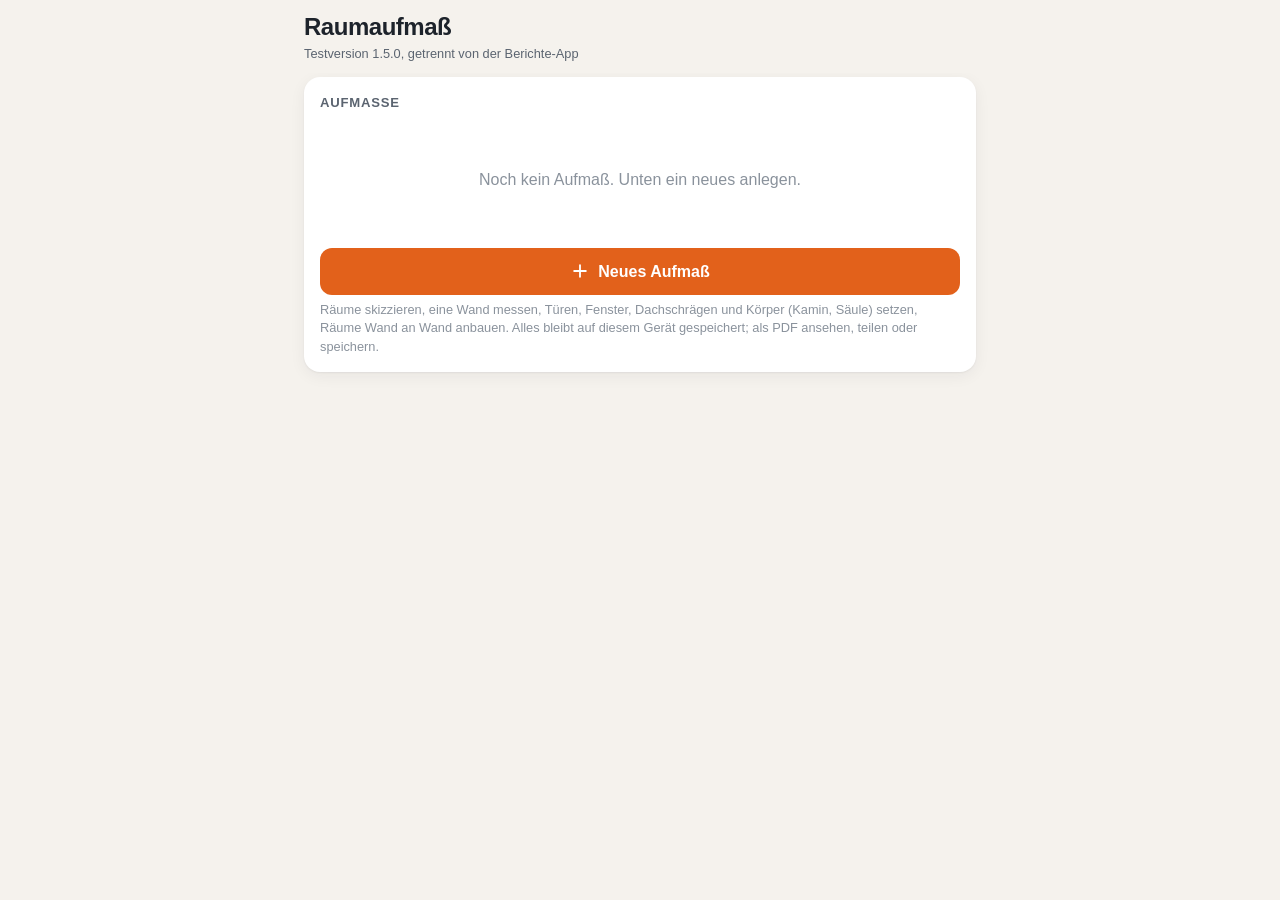
==== commit b6bf28c4: "1.48.0: Raumaufmaß-App 1.5 – Grundriss im Editor drehen Knopf über + und − dreht die Ansicht um 90°," ====
--- a/raumaufmass/index.html
+++ b/raumaufmass/index.html
@@ -26,6 +26,8 @@
     .ra-app .ra-name { border: 0; background: none; padding: 0; font: inherit; color: inherit; text-align: left; cursor: pointer; }
     .ra-app .ra-name b svg { width: 14px; height: 14px; vertical-align: -2px; color: var(--ink-3); }
     .ra-app .fa-karte-bild img { object-fit: contain; background: #fff; }
+    .ra-drehen { display: grid; place-items: center; }
+    .ra-drehen svg { width: 22px; height: 22px; }
   </style>
   <script>
     ['gesturestart', 'gesturechange', 'gestureend'].forEach(function (n) { document.addEventListener(n, function (e) { e.preventDefault(); }, { passive: false }); });
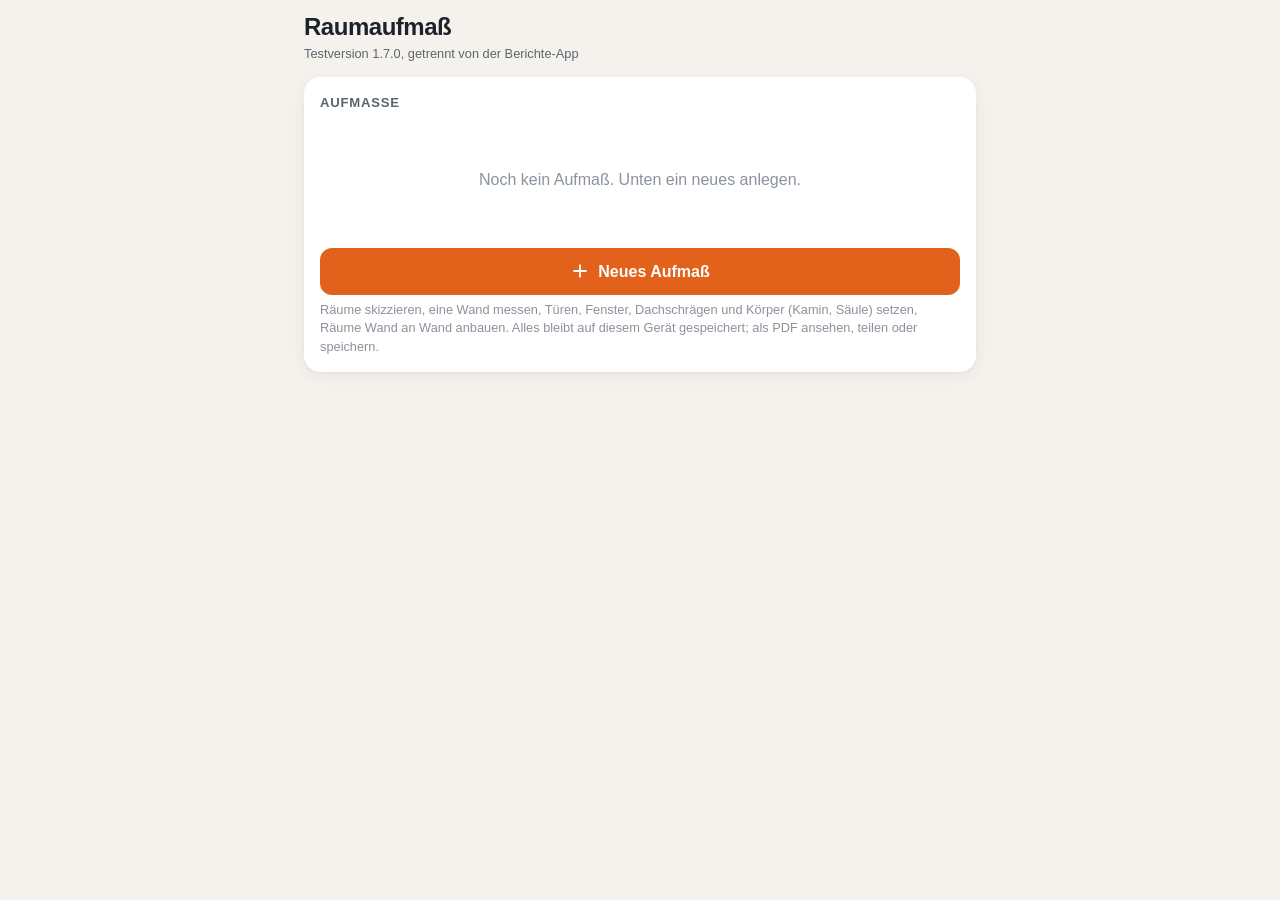
==== commit eab0b4ee: "1.51.0: Raumaufmaß-App 1.7 – Knopf „Einfügen“ und Treppe Tür, Fenster und Körper stecken jetzt hinte" ====
--- a/raumaufmass/index.html
+++ b/raumaufmass/index.html
@@ -27,6 +27,9 @@
     .ra-app .ra-name b svg { width: 14px; height: 14px; vertical-align: -2px; color: var(--ink-3); }
     .ra-app .fa-karte-bild img { object-fit: contain; background: #fff; }
     .ra-drehen { display: grid; place-items: center; }
+    .ra-einfuegen-wahl { display: grid; grid-template-columns: 1fr 1fr; gap: 10px; margin: 14px 0; }
+    .ra-einfuegen-wahl button { display: flex; flex-direction: column; align-items: center; gap: 6px; padding: 14px 8px; }
+    .ra-einfuegen-wahl svg { width: 30px; height: 30px; }
     .ra-drehen svg { width: 22px; height: 22px; }
   </style>
   <script>
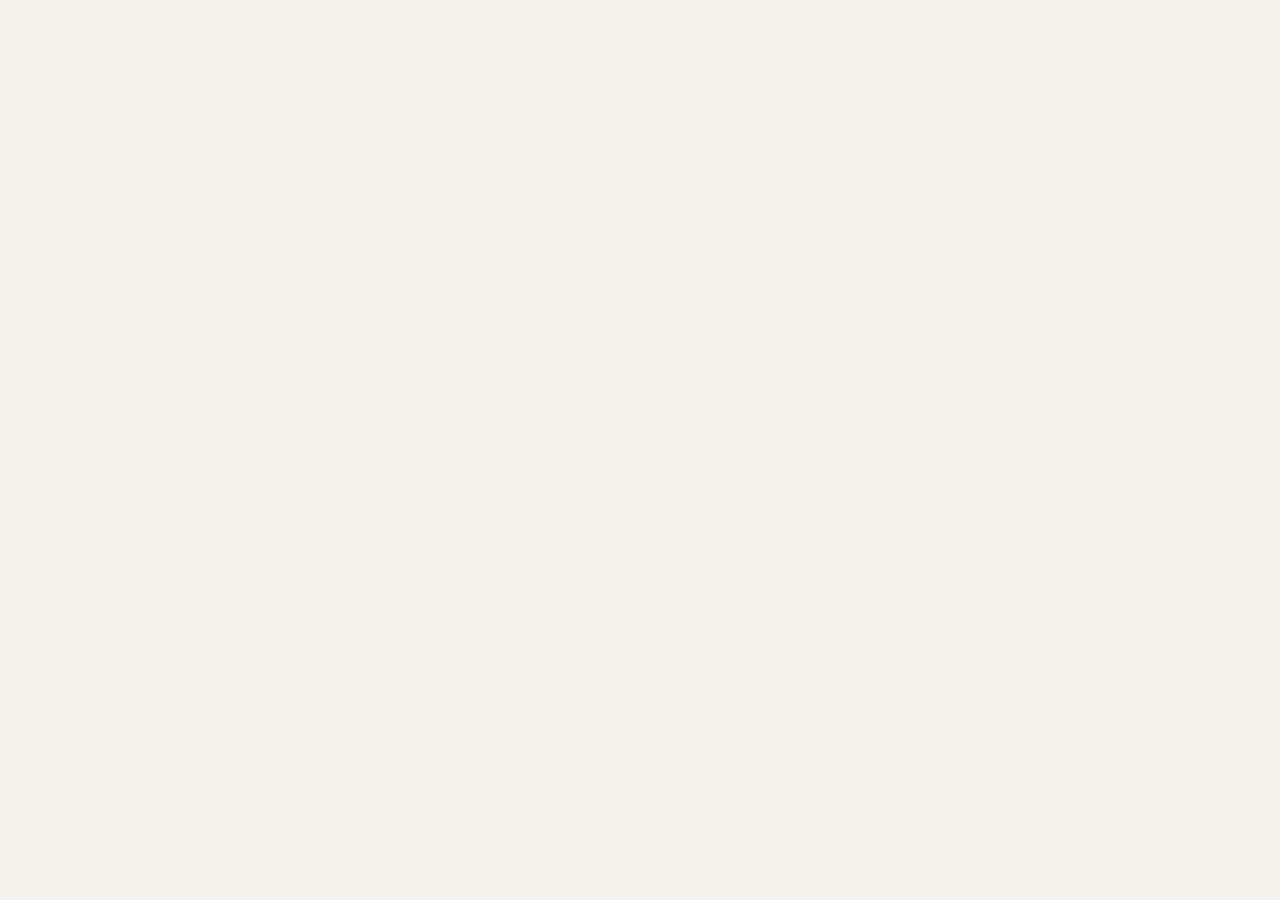
==== commit 682e41d3: "1.56.0 (in Arbeit): Material-Planer im Raumaufmaß, Knauf-Werte folgen Co-Authored-By: Claude Opus 5." ====
--- a/raumaufmass/index.html
+++ b/raumaufmass/index.html
@@ -31,6 +31,30 @@
     .ra-einfuegen-wahl button { display: flex; flex-direction: column; align-items: center; gap: 6px; padding: 14px 8px; }
     .ra-einfuegen-wahl svg { width: 30px; height: 30px; }
     .ra-drehen svg { width: 22px; height: 22px; }
+    /* Material-Planer und System-Editor */
+    .ra-app .mat-tab, .mat-blatt .mat-tab { width: 100%; border-collapse: collapse; font-size: 15px; }
+    .mat-tab td { padding: 8px 2px; border-bottom: 1px solid var(--line); vertical-align: top; }
+    .mat-tab td.n { text-align: right; white-space: nowrap; }
+    .mat-tab small { display: block; color: var(--ink-3); font-size: 12px; }
+    .mat-h3 { font-size: 15px; margin: 16px 0 6px; }
+    .mat-wert { color: var(--ink-2); font-weight: 400; }
+    .mat-waende { border-left: 3px solid var(--line); padding-left: 10px; margin: 8px 0; }
+    .mat-systeme { display: grid; gap: 8px; }
+    .mat-sys { display: flex; gap: 10px; align-items: center; text-align: left; padding: 10px 12px; border: 1px solid var(--line); border-radius: 12px; background: var(--surface-2); color: var(--ink); font: inherit; cursor: pointer; }
+    .mat-sys svg, .ra-app .btn svg { width: 20px; height: 20px; flex: none; }
+    .mat-sys span { display: grid; }
+    .mat-sys small { color: var(--ink-2); }
+    .mat-svg { background: #fff; color: #1d232a; border-radius: 10px; padding: 8px; margin: 8px 0 12px; overflow-x: auto; }
+    .mat-marke { font-style: normal; font-size: 11px; font-weight: 600; padding: 1px 6px; border-radius: 6px; background: #e3eefc; color: #1f4f8a; margin-left: 4px; vertical-align: 1px; }
+    .mat-marke.anders { background: #fdf0d5; color: #8a5a00; }
+    .mat-marke.eigen { background: #e2f3e4; color: #2e6b30; }
+    .mat-label { font-size: 13px; color: var(--ink-2); align-self: center; }
+    .mat-zeile { display: flex; gap: 6px; align-items: center; margin: 6px 0; flex-wrap: wrap; }
+    .mat-in { flex: 1 1 120px; min-width: 0; padding: 9px 10px; border: 1px solid var(--line); border-radius: 10px; background: var(--surface); color: var(--ink); font: inherit; font-size: 15px; }
+    .mat-in.mat-kurz { flex: 0 1 84px; }
+    .mat-pos { border: 1px solid var(--line); border-radius: 12px; padding: 4px 10px; margin: 8px 0; }
+    .mat-text { white-space: pre-line; }
+    .mat-blatt { max-height: 88vh; overflow-y: auto; }
   </style>
   <script>
     ['gesturestart', 'gesturechange', 'gestureend'].forEach(function (n) { document.addEventListener(n, function (e) { e.preventDefault(); }, { passive: false }); });
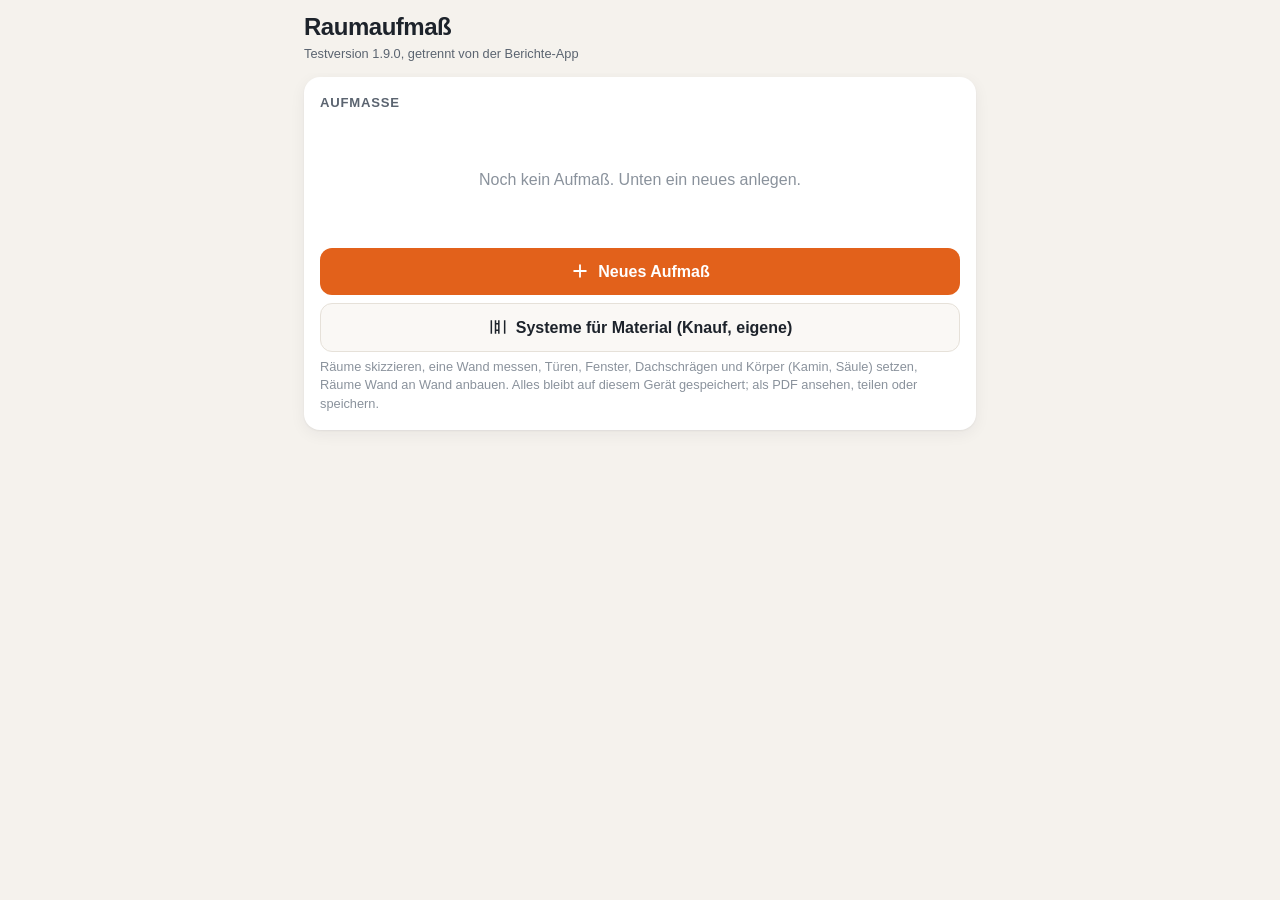
==== commit 0a99b127: "1.56.0: Material-Planer im Raumaufmaß (Raumaufmaß-App 1.9) Knauf-Systeme (MP 75, Rotband, Flächenspa" ====
--- a/raumaufmass/index.html
+++ b/raumaufmass/index.html
@@ -52,6 +52,8 @@
     .mat-zeile { display: flex; gap: 6px; align-items: center; margin: 6px 0; flex-wrap: wrap; }
     .mat-in { flex: 1 1 120px; min-width: 0; padding: 9px 10px; border: 1px solid var(--line); border-radius: 10px; background: var(--surface); color: var(--ink); font: inherit; font-size: 15px; }
     .mat-in.mat-kurz { flex: 0 1 84px; }
+    .mat-zeile[data-a] { display: grid; grid-template-columns: minmax(0, 1.4fr) 62px minmax(0, 1fr) 40px; }
+    .mat-zeile[data-a] .mat-in { flex: none; width: 100%; }
     .mat-pos { border: 1px solid var(--line); border-radius: 12px; padding: 4px 10px; margin: 8px 0; }
     .mat-text { white-space: pre-line; }
     .mat-blatt { max-height: 88vh; overflow-y: auto; }
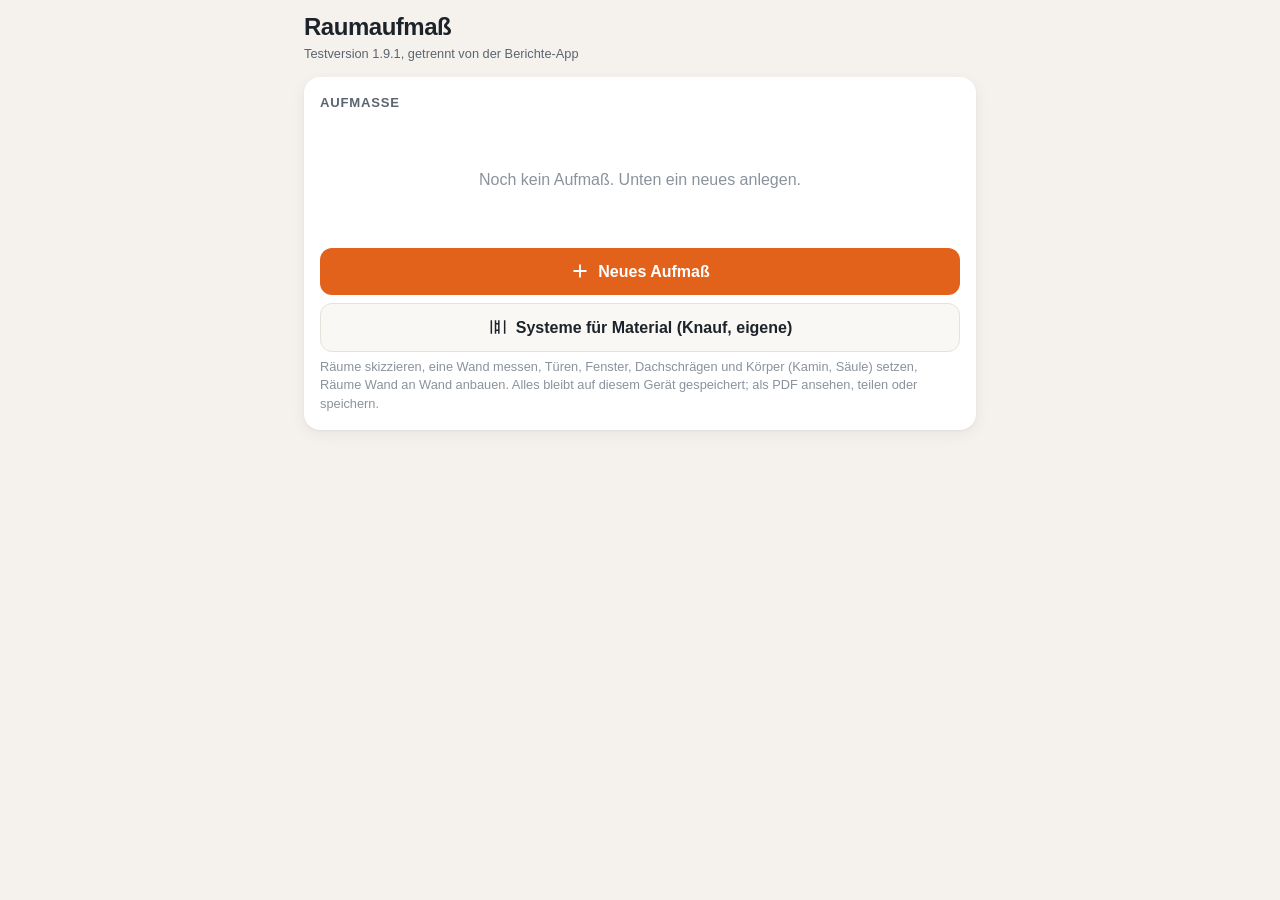
==== commit c37bf14f: "1.56.1: Knauf-Metallständerwände W111–W116 im Material-Planer (Raumaufmaß-App 1.9.1) Aufbauten, Wand" ====
--- a/raumaufmass/index.html
+++ b/raumaufmass/index.html
@@ -56,6 +56,8 @@
     .mat-zeile[data-a] .mat-in { flex: none; width: 100%; }
     .mat-pos { border: 1px solid var(--line); border-radius: 12px; padding: 4px 10px; margin: 8px 0; }
     .mat-text { white-space: pre-line; }
+    .mat-haken { display: flex; gap: 10px; align-items: flex-start; font-size: 14px; color: var(--ink-2); margin: 10px 0 4px; }
+    .mat-haken input { width: 20px; height: 20px; flex: none; margin-top: 1px; }
     .mat-blatt { max-height: 88vh; overflow-y: auto; }
   </style>
   <script>
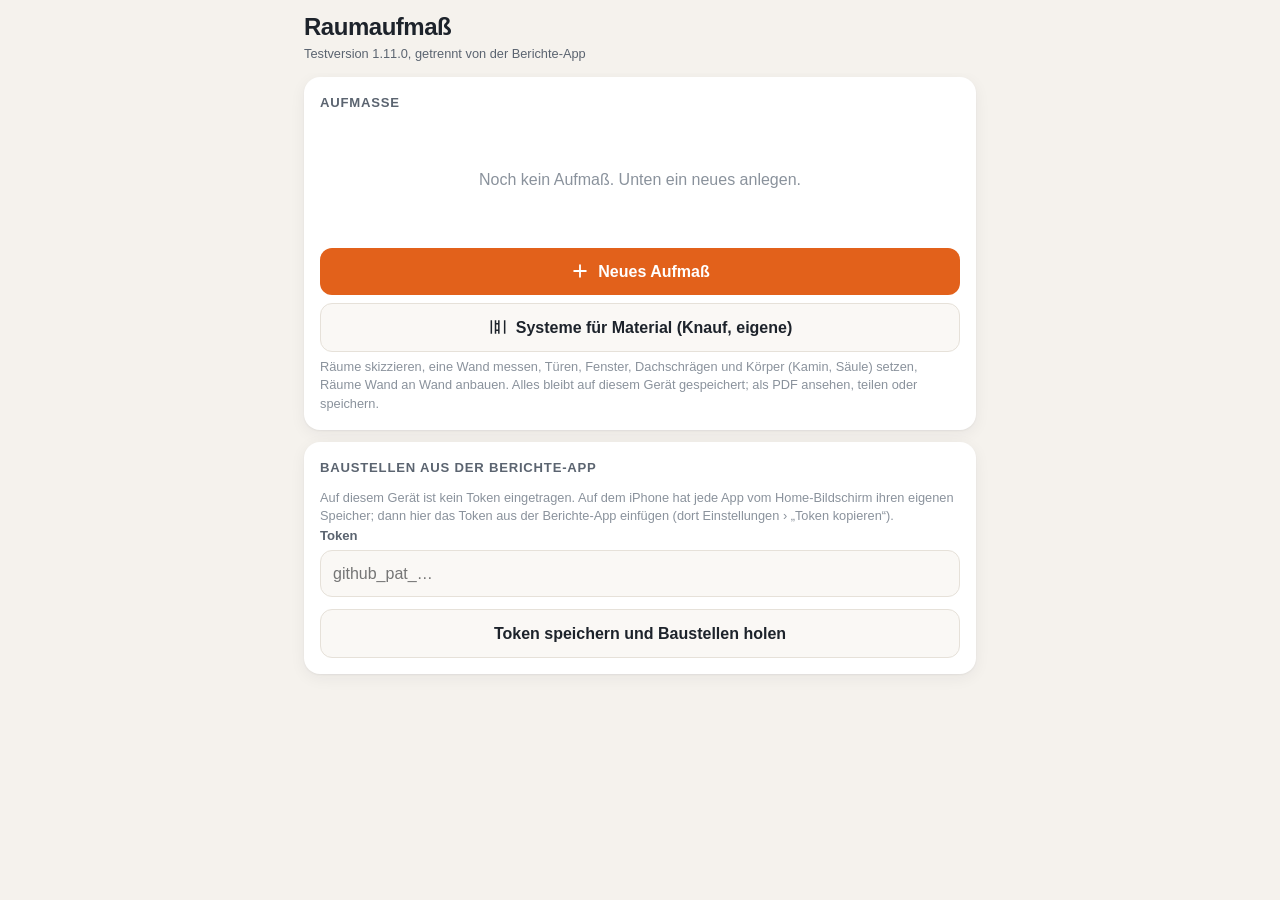
==== commit b060f96b: "Raumaufmaß 1.11.0: Baustelle beim neuen Aufmaß wählen oder anlegen (gemeinsam mit der Berichte-App) " ====
--- a/raumaufmass/index.html
+++ b/raumaufmass/index.html
@@ -31,6 +31,10 @@
     .ra-einfuegen-wahl button { display: flex; flex-direction: column; align-items: center; gap: 6px; padding: 14px 8px; }
     .ra-einfuegen-wahl svg { width: 30px; height: 30px; }
     .ra-drehen svg { width: 22px; height: 22px; }
+    .ra-bs-zeile { display: flex; justify-content: space-between; align-items: center; gap: 10px; margin-top: 10px; }
+    .ra-baustelle { max-height: 88vh; overflow-y: auto; display: grid; gap: 10px; }
+    .ra-baustelle .pick { display: grid; text-align: left; }
+    .ra-baustelle .pick small { color: var(--ink-2); }
     /* Material-Planer und System-Editor */
     .ra-app .mat-tab, .mat-blatt .mat-tab { width: 100%; border-collapse: collapse; font-size: 15px; }
     .mat-tab td { padding: 8px 2px; border-bottom: 1px solid var(--line); vertical-align: top; }
--- a/raumaufmass/app.css
+++ b/raumaufmass/app.css
@@ -819,6 +819,10 @@
 .ra-wert b { color: #fff; }
 .ra-dialog { position: absolute; inset: 0; z-index: 10; display: grid; place-items: center; padding: 16px; background: rgba(0,0,0,.55); }
 .ra-dialog[hidden] { display: none; }
+.ra-dialog.oben { place-items: start center; padding-top: calc(env(safe-area-inset-top) + 10px); background: rgba(0,0,0,.18); }
+.ra-laser .btn { width: 100%; }
+.ra-laser-an { display: block; font-size: 14px; color: #9fe0a5; }
+.ra-reihe-knoepfe { display: grid; grid-template-columns: auto auto 1fr; gap: 8px; }
 .ra-dialog-box { width: min(420px, 100%); max-height: 86%; overflow-y: auto; display: grid; gap: 10px; padding: 16px; border-radius: 16px; background: #23272c; color: #fff; box-shadow: 0 10px 30px rgba(0,0,0,.5); }
 .ra-dialog-box .btn.ghost { background: rgba(255,255,255,.1); color: #fff; border-color: transparent; }
 .ra-wahl { display: grid; gap: 8px; }
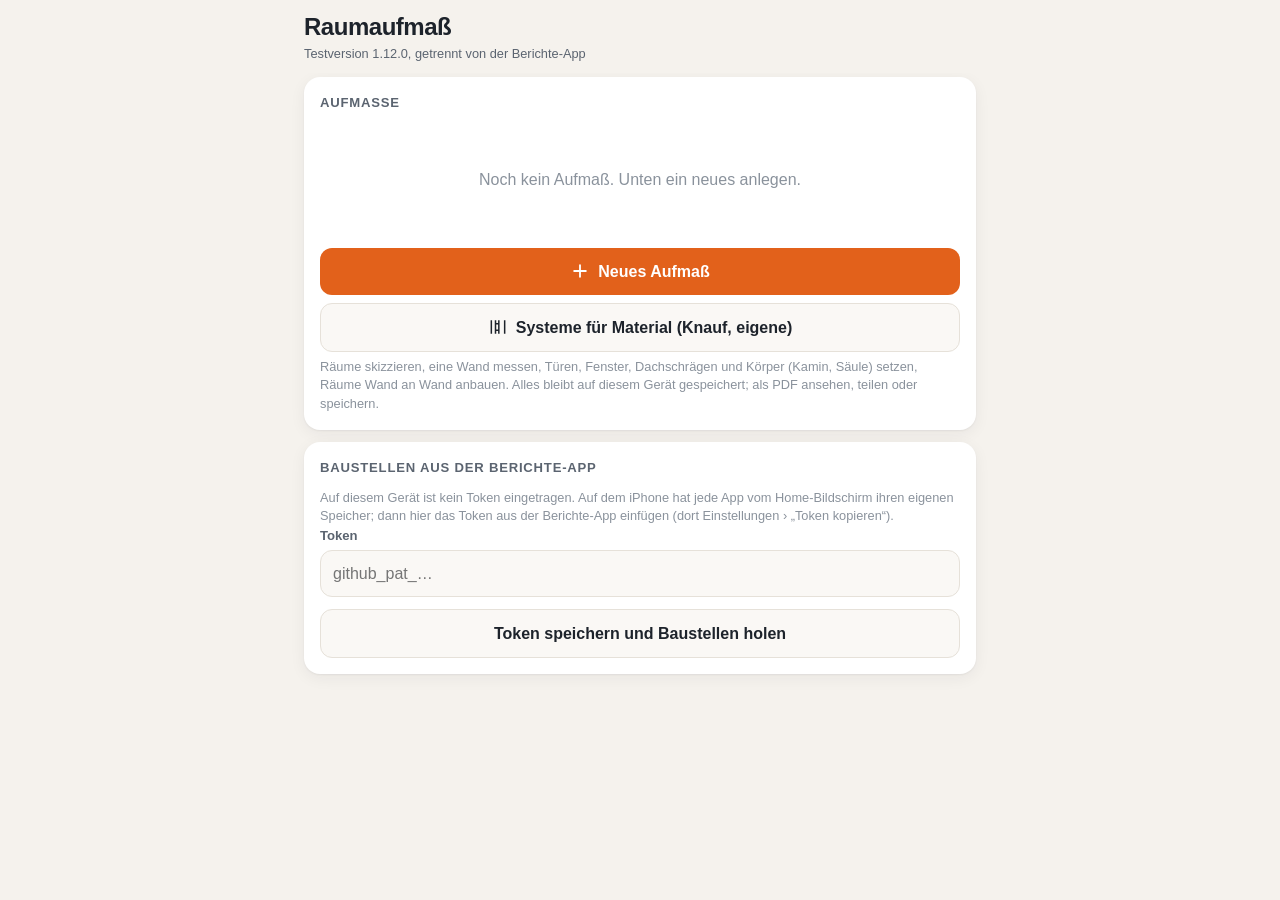
==== commit 5b6744f3: "Raumaufmaß 1.12.0: Räume unter Einfügen, beim Rechteck reichen zwei Maße „Neuer Raum“ und „Raum anba" ====
--- a/raumaufmass/index.html
+++ b/raumaufmass/index.html
@@ -27,8 +27,8 @@
     .ra-app .ra-name b svg { width: 14px; height: 14px; vertical-align: -2px; color: var(--ink-3); }
     .ra-app .fa-karte-bild img { object-fit: contain; background: #fff; }
     .ra-drehen { display: grid; place-items: center; }
-    .ra-einfuegen-wahl { display: grid; grid-template-columns: 1fr 1fr; gap: 10px; margin: 14px 0; }
-    .ra-einfuegen-wahl button { display: flex; flex-direction: column; align-items: center; gap: 6px; padding: 14px 8px; }
+    .ra-einfuegen-wahl { display: grid; grid-template-columns: repeat(3, 1fr); gap: 8px; margin: 10px 0; }
+    .ra-einfuegen-wahl button { display: flex; flex-direction: column; align-items: center; gap: 4px; padding: 10px 4px; font-size: 14px; line-height: 1.2; text-align: center; }
     .ra-einfuegen-wahl svg { width: 30px; height: 30px; }
     .ra-drehen svg { width: 22px; height: 22px; }
     .ra-bs-zeile { display: flex; justify-content: space-between; align-items: center; gap: 10px; margin-top: 10px; }
